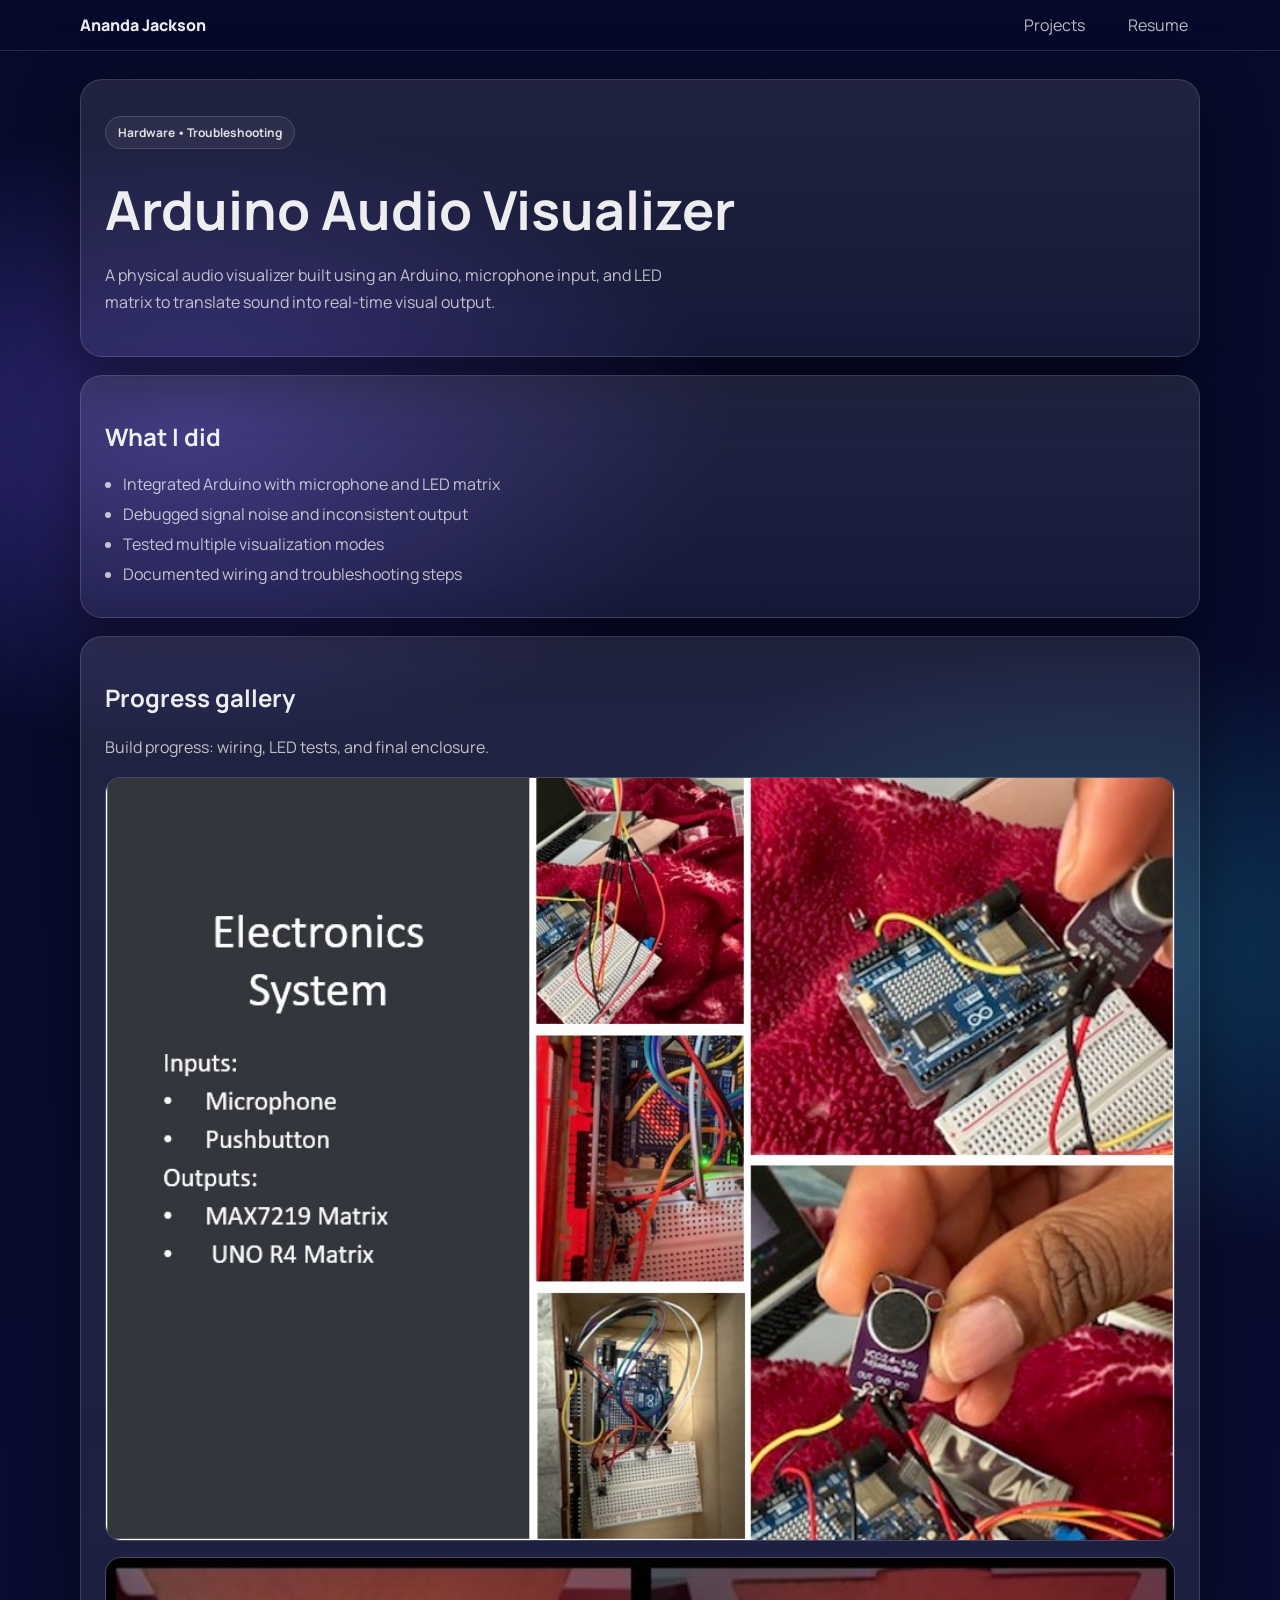
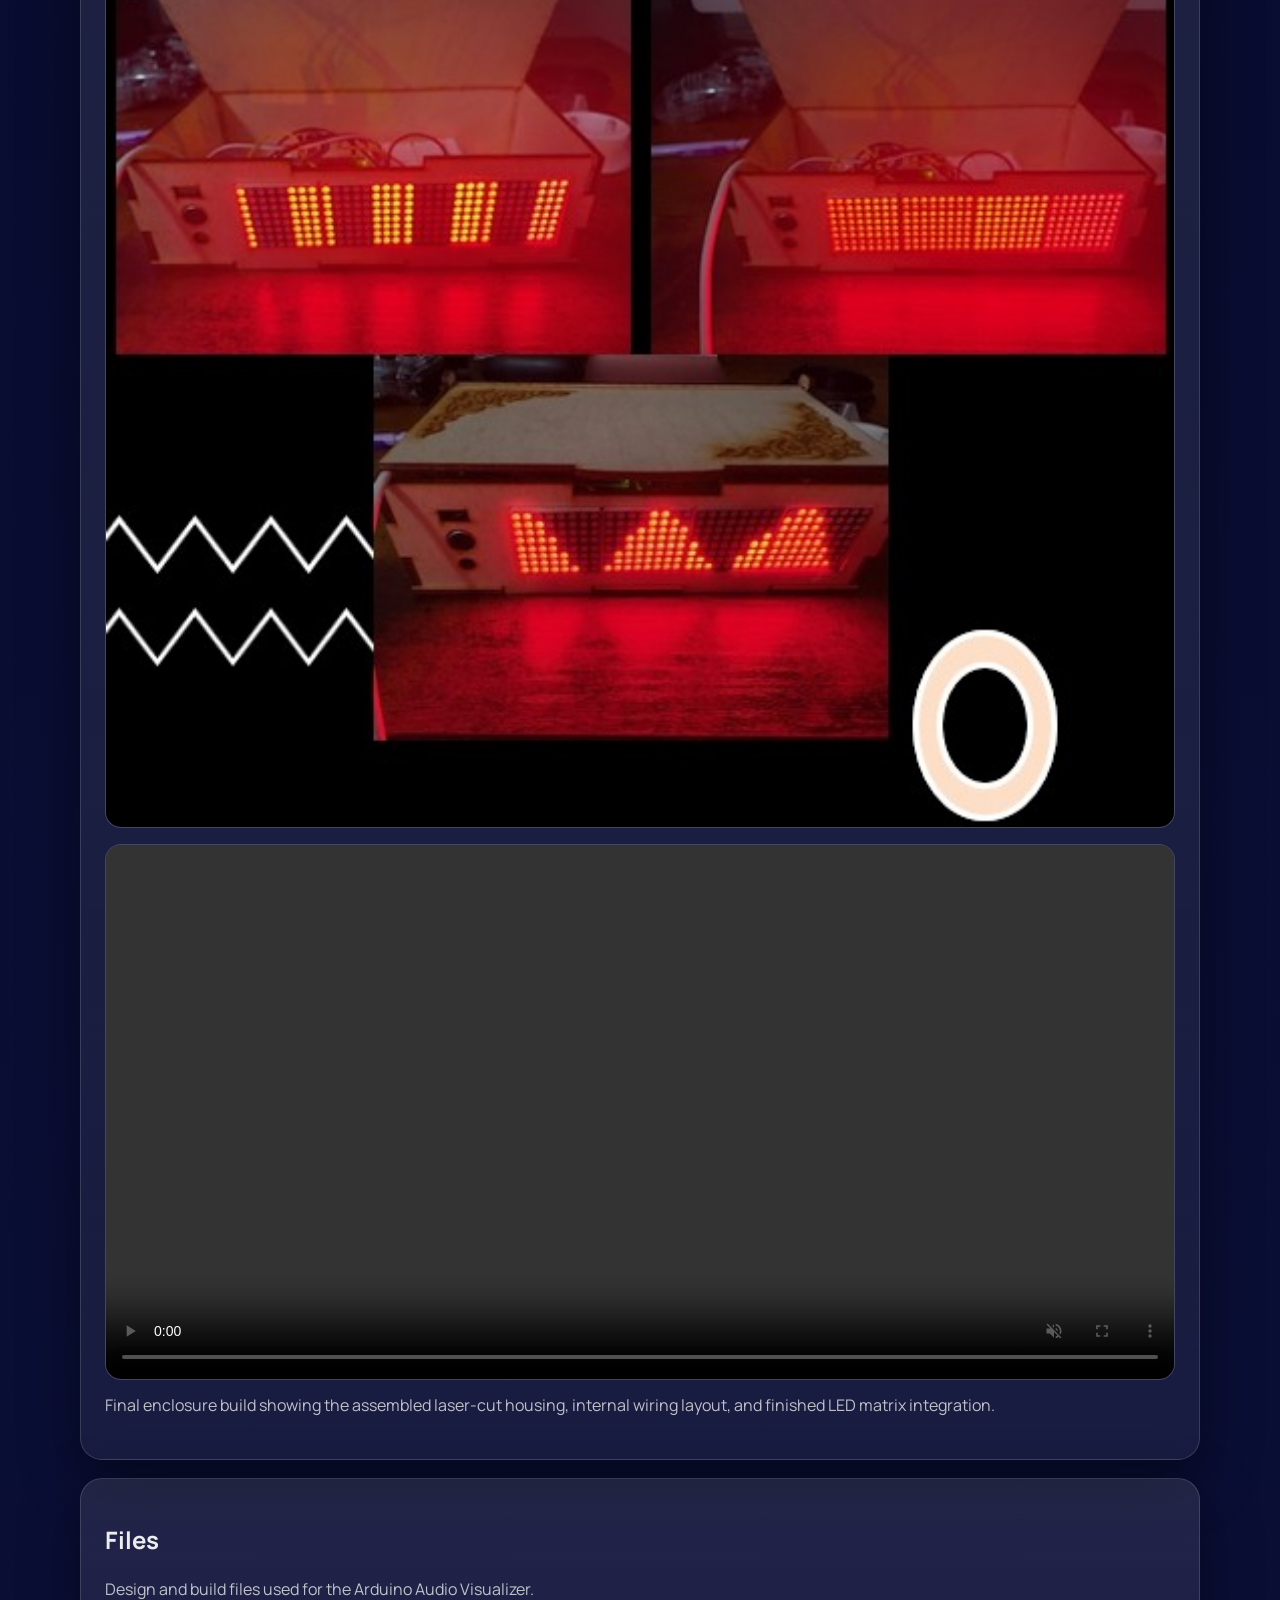
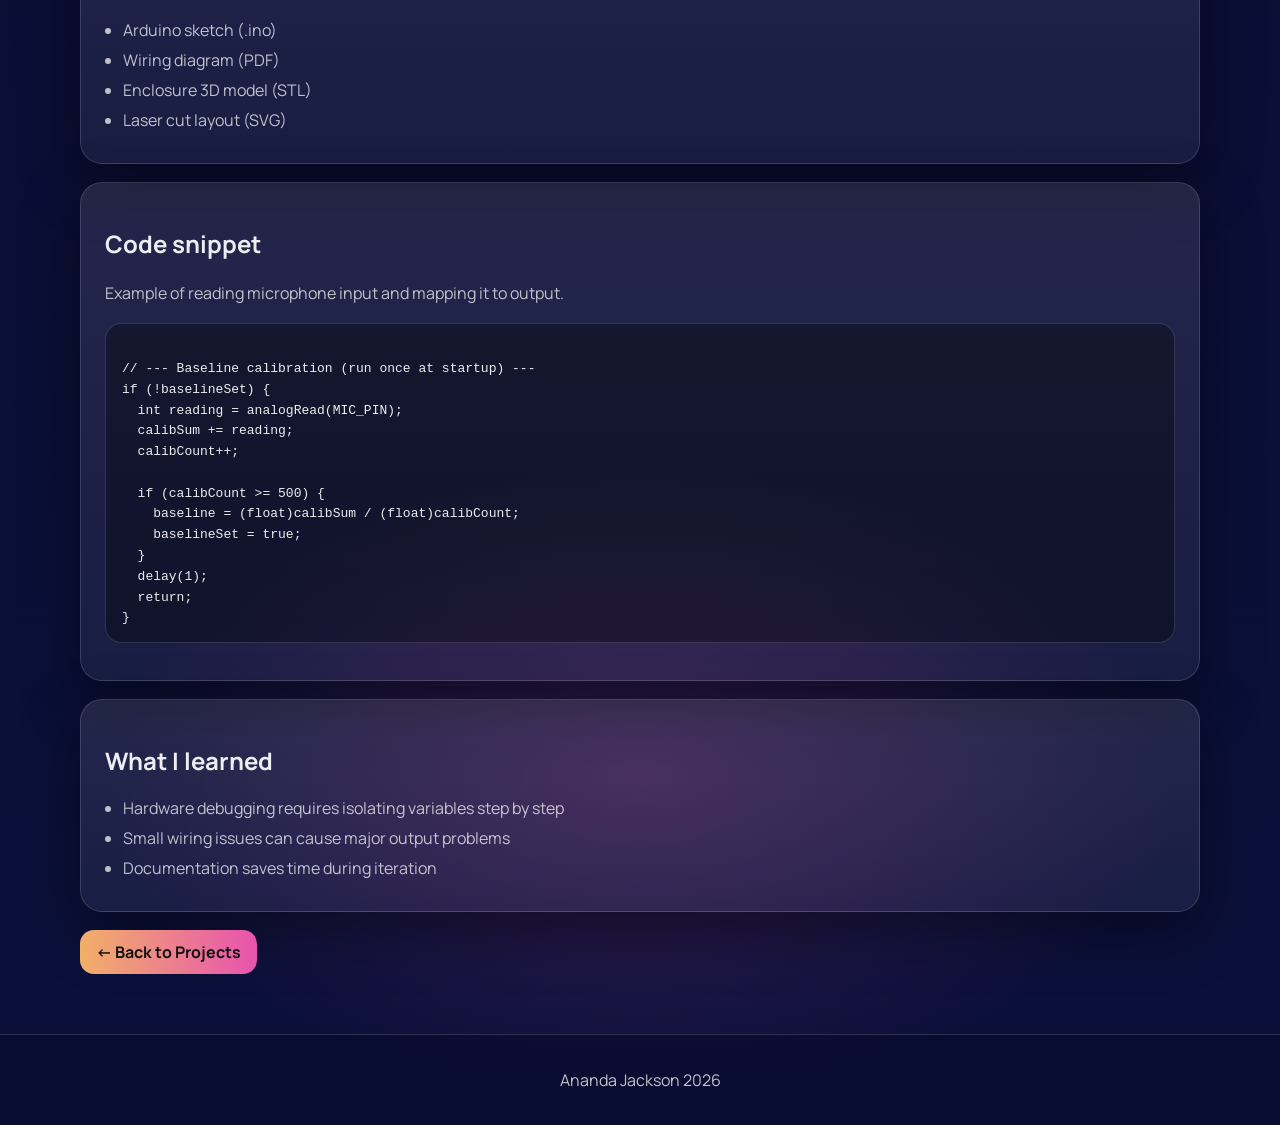
==== arduino-visualizer.html @ 5ead98d2 "Initial portfolio commit" ====
<!doctype html>
<html lang="en">
<head>
  <meta charset="utf-8" />
  <meta name="viewport" content="width=device-width, initial-scale=1" />
  <title>Arduino Audio Visualizer | Ananda Jackson</title>
  <link rel="stylesheet" href="style.css" />
</head>

<body>
<header class="site-header">
  <nav class="nav">
    <a class="brand" href="index.html">Ananda Jackson</a>
    <div class="nav-links">
      <a href="projects.html">Projects</a>
      <a href="resume.pdf" target="_blank">Resume</a>
    </div>
  </nav>
</header>

<main class="container">

  <!-- HERO -->
  <section class="card section">
    <p class="pill">Hardware • Troubleshooting</p>
    <h1>Arduino Audio Visualizer</h1>
    <p class="lead">
      A physical audio visualizer built using an Arduino, microphone input, and LED
      matrix to translate sound into real-time visual output.
    </p>
  </section>

  <!-- WHAT I DID -->
  <section class="card section">
    <h2>What I did</h2>
    <ul class="clean">
      <li>Integrated Arduino with microphone and LED matrix</li>
      <li>Debugged signal noise and inconsistent output</li>
      <li>Tested multiple visualization modes</li>
      <li>Documented wiring and troubleshooting steps</li>
    </ul>
  </section>

  <!-- GALLERY -->
  <!-- GALLERY -->
  <section class="card section">
    <h2>Progress gallery</h2>
    <p class="case-text">Build progress: wiring, LED tests, and final enclosure.</p>

    <div class="shots">
      <div class="shot">
        <img src="assests/step1.jpg" alt="Breadboard + wiring" />
      </div>

      <div class="shot">
        <img src="assests/step2.jpg" alt="LED matrix test" />
      </div>

      <div class="shot">
        <video
          class="project-video"
          controls
          muted
          playsinline
          preload="metadata"
        >
          <!-- Prefer MP4 -->
          <source src="assests/step3.mp4" type="video/mp4" />
          <!-- Optional fallback if you keep MOV too -->
          <source src="assests/step3.MOV" type="video/quicktime" />
          Your browser does not support the video tag.
        </video>
      </div>
    </div>

    <p class="case-text" style="margin-top:12px;">
      Final enclosure build showing the assembled laser-cut housing,
      internal wiring layout, and finished LED matrix integration.
    </p>
  </section>


    </div>
  </section>

 <!-- FILES -->
<section class="card section">
  <h2>Files</h2>
  <p class="case-text">
    Design and build files used for the Arduino Audio Visualizer.
  </p>

  <ul class="clean">
    <li>
      <a href="assests/audio_visualizer.ino" download>
        Arduino sketch (.ino)
      </a>
    </li>
    <li>
      <a href="assests/wiring-diagram.jpg" target="_blank" rel="noreferrer">
        Wiring diagram (PDF)
      </a>
    </li>
    <li>
      <a href="assests/enclosure.stl" download>
        Enclosure 3D model (STL)
      </a>
    </li>
    <li>
      <a href="assests/laser-cut.svg" target="_blank" rel="noreferrer">
       Laser cut layout (SVG)
      </a>

    </li>
  </ul>
</section>


  <!-- CODE SNIPPET -->
  <section class="card section">
    <h2>Code snippet</h2>
    <p class="case-text">Example of reading microphone input and mapping it to output.</p>

    <pre class="codeblock"><code>
// --- Baseline calibration (run once at startup) ---
if (!baselineSet) {
  int reading = analogRead(MIC_PIN);
  calibSum += reading;
  calibCount++;

  if (calibCount >= 500) {
    baseline = (float)calibSum / (float)calibCount;
    baselineSet = true;
  }
  delay(1);
  return;
}

// --- Read mic, center around baseline, smooth noise ---
long sum = 0;
for (int i = 0; i < 16; i++) sum += analogRead(MIC_PIN);

float raw = sum / 16.0;
float centered = fabs(raw - baseline);

// low-pass filter to reduce buzz/jitter
filteredCentered = 0.7 * filteredCentered + 0.3 * centered;
centered = filteredCentered;

// --- Convert to a stable 0–8 bar height ---
float levelAbove = (centered > QUIET_THRESHOLD) ? (centered - QUIET_THRESHOLD) : 0;

if (levelAbove <= 0) smoothedLevel *= 0.35;          // decay
else smoothedLevel = 0.3 * smoothedLevel + 0.7 * levelAbove; // attack

float fractionBar = constrain(smoothedLevel / MAX_LEVEL_DIFF, 0.0, 1.0);
int barHeight = (int)(fractionBar * 8.0 + 0.5);

    </code></pre>
  </section>

  <!-- WHAT I LEARNED -->
  <section class="card section">
    <h2>What I learned</h2>
    <ul class="clean">
      <li>Hardware debugging requires isolating variables step by step</li>
      <li>Small wiring issues can cause major output problems</li>
      <li>Documentation saves time during iteration</li>
    </ul>
  </section>

  <!-- BACK BUTTON -->
  <div class="cta-row section">
    <a class="btn" href="projects.html" style="margin-top:18px;">← Back to Projects</a>
  </div>

</main>

<footer class="footer">
  <p>Ananda Jackson <span id="year"></span></p>
</footer>

<script>
  document.getElementById("year").textContent = new Date().getFullYear();
</script>
</body>
</html>
---- style.css ----
@import url('https://fonts.googleapis.com/css2?family=Manrope:wght@400;600;700;800&display=swap');

:root{
  --bg0:#070a2a;
  --bg1:#0b103a;
  --card: rgba(255,255,255,.08);
  --border: rgba(255,255,255,.14);
  --text: rgba(255,255,255,.92);
  --muted: rgba(255,255,255,.72);
  --shadow: 0 18px 60px rgba(0,0,0,.45);

  --pink:#ff5bbd;
  --peach:#ffb86b;
  --aqua:#24e0ff;
  --purple:#7b61ff;

  --r: 22px;
}

*{box-sizing:border-box}
html, body { min-height: 100%; }



body{
  margin:0;
  font-family: Manrope, system-ui, -apple-system, Segoe UI, Roboto, Arial;
  color: var(--text);
  background:
    radial-gradient(900px 520px at 15% 10%, rgba(123,97,255,.35), transparent 60%),
    radial-gradient(900px 520px at 85% 22%, rgba(36,224,255,.22), transparent 60%),
    radial-gradient(900px 520px at 50% 92%, rgba(255,91,189,.18), transparent 60%),
    linear-gradient(180deg, var(--bg0), var(--bg1));
}

a{color:inherit;text-decoration:none}
a:hover{opacity:.92;text-decoration:underline}

.container{
  width:min(1120px,92vw);
  margin:0 auto;
  padding:28px 0 28px;
}

/* ---------- NAV ---------- */
.site-header{
  position:sticky;
  top:0;
  z-index:10;
  backdrop-filter: blur(14px);
  background: rgba(7,10,42,.45);
  border-bottom: 1px solid var(--border);
}

.nav{
  width:min(1120px,92vw);
  margin:0 auto;
  display:flex;
  align-items:center;
  justify-content:space-between;
  padding:14px 0;
}

.brand{
  font-weight:800;
}

.nav-links a{
  margin-left:16px;
  padding:9px 12px;
  border-radius:14px;
  color: var(--muted);
}

.nav-links a:hover{
  background: rgba(255,255,255,.08);
  color: var(--text);
  text-decoration:none;
}

/* ---------- CARDS ---------- */
.card{
  background: linear-gradient(180deg, rgba(255,255,255,.10), rgba(255,255,255,.06));
  border: 1px solid var(--border);
  border-radius: var(--r);
  box-shadow: var(--shadow);
  padding:24px;
  overflow:hidden;
}

.card *{
  max-width:100%;
  word-wrap:break-word;
}

/* ---------- HERO ---------- */
.hero{
  display:grid;
  grid-template-columns: 1.2fr .8fr;
  gap:24px;
  align-items:center;
  margin-top:22px;
}

.hero-left{
  position:relative;
  z-index:1;
}

.hero-right{
  display:flex;
  justify-content:center;
  align-items:center;
}

/* ---------- BLOB + PHOTO ---------- */
.blob{
  width:360px;
  height:360px;
  border-radius: 42% 58% 60% 40% / 45% 35% 65% 55%;
  background:
    radial-gradient(circle at 30% 30%, var(--peach), rgba(255,184,107,0) 60%),
    radial-gradient(circle at 70% 60%, var(--pink), rgba(255,91,189,0) 65%),
    radial-gradient(circle at 55% 25%, rgba(255,255,255,.35), rgba(255,255,255,0) 55%);
  display:flex;
  align-items:center;
  justify-content:center;
  box-shadow: 0 30px 80px rgba(0,0,0,.45);
}

.blob img{
  width:180px;
  height:180px;
  object-fit:cover;
  border-radius:50%;
  border:6px solid #ffffff;
  background: rgba(255,255,255,.15);
  box-shadow: 0 12px 30px rgba(0,0,0,.35);
}

/* ---------- TEXT ---------- */
.pill{
  display:inline-block;
  font-size:12px;
  font-weight:700;
  padding:7px 12px;
  border-radius:999px;
  border:1px solid var(--border);
  background: rgba(255,255,255,.06);
  color: rgba(255,255,255,.86);
}

h1{
  margin:12px 0 10px;
  font-size: clamp(34px, 4.2vw, 54px);
}

.lead{
  color: var(--muted);
  line-height:1.7;
  max-width:58ch;
}

/* ---------- BUTTONS ---------- */
.cta-row{
  display:flex;
  gap:12px;
  margin-top:18px;
}

.btn{
  display:inline-flex;
  align-items:center;
  justify-content:center;
  padding:11px 16px;
  border-radius:14px;
  font-weight:700;
  border:none;
  background: linear-gradient(90deg, rgba(255,184,107,.95), rgba(255,91,189,.9));
  color:#111;
}

.btn:hover{
  transform: translateY(-1px);
  box-shadow: 0 12px 30px rgba(255,91,189,.35);
  text-decoration:none;
}

/* ---------- GRID SECTIONS ---------- */
.grid{
  display:grid;
  grid-template-columns: repeat(2, minmax(0,1fr));
  gap:16px;
  margin-top:24px;
}

@media (max-width:920px){
  .hero{grid-template-columns:1fr}
  .grid{grid-template-columns:1fr}
}

/* ---------- LISTS ---------- */
.clean{
  margin:0;
  padding-left:18px;
  color: var(--muted);
}

.clean li{
  margin:8px 0;
}

/* ---------- FOOTER ---------- */
.footer{
  margin-top: 32px;
  padding: 18px 0;
  border-top: 1px solid rgba(255,255,255,.15);
  color: rgba(255,255,255,.75);
  text-align:center;
  background: rgba(7,10,42,.60);
}

/* ---------- CASE STUDY PAGE ---------- */
.case-hero{
  display:grid;
  grid-template-columns: 1.15fr .85fr;
  gap: 22px;
  align-items:center;
  margin-top: 22px;
}

.case-thumb{
  width: 100%;
  max-width: 520px;
  border-radius: 18px;
  border: 1px solid rgba(255,255,255,.14);
  background: rgba(255,255,255,.05);
  overflow:hidden;
}

.case-thumb img{
  width:100%;
  height:100%;
  display:block;
  object-fit:cover;
}

.case-text{
  color: var(--muted);
  line-height: 1.7;
  margin-top: 8px;
}

.tags-row{
  display:flex;
  gap:10px;
  flex-wrap:wrap;
  margin-top: 14px;
}

.tag{
  font-size: 12px;
  font-weight: 700;
  padding: 6px 10px;
  border-radius: 999px;
  border: 1px solid var(--border);
  background: rgba(255,255,255,.06);
  color: rgba(255,255,255,.82);
}

.steps{
  display:grid;
  grid-template-columns: repeat(3, minmax(0, 1fr));
  gap: 16px;
  margin-top: 12px;
}

.step{
  padding: 14px;
  border-radius: 16px;
  border: 1px solid rgba(255,255,255,.12);
  background: rgba(255,255,255,.05);
}

.step h3{
  margin: 0 0 8px;
  font-size: 15px;
}

/* =========================
   GALLERIES (consistent system)
   ========================= */

.shots{
  display: grid;
  gap: 16px;
  margin-top: 14px;
  align-items: start;
}

/* Base tile */
.shot{
  border-radius: 16px;
  overflow: hidden;
  border: 1px solid rgba(255,255,255,.14);
  background: rgba(255,255,255,.05);
}

/* Media defaults */
.shot img,
.shot video{
  width: 100%;
  height: 100%;
  display: block;
}

/* --- VARIANT A: Phone screens (fills the tile, no empty space) --- */
.shots--phone{
  grid-template-columns: repeat(auto-fit, minmax(220px, 1fr));
}

.shots--phone .shot{
  aspect-ratio: 9 / 19.5;
}

.shots--phone .shot img,
.shots--phone .shot video{
  object-fit: cover;
}

/* --- VARIANT B: Desktop / wide screens --- */
.shots--desktop{
  grid-template-columns: repeat(auto-fit, minmax(320px, 1fr));
}

.shots--desktop .shot{
  aspect-ratio: 16 / 10;
}

.shots--desktop .shot img,
.shots--desktop .shot video{
  object-fit: cover;
}

/* --- VARIANT C: Terminal outputs (readable, minimal cropping) --- */
.shots--terminal{
  grid-template-columns: repeat(auto-fit, minmax(360px, 1fr));
}

.shots--terminal .shot{
  aspect-ratio: 16 / 9;
  background: rgba(0,0,0,.25); /* helps terminal images look crisp */
}

.shots--terminal .shot img{
  object-fit: contain; /* KEY: don’t crop text */
  padding: 10px;       /* prevents text from touching edges */
}

/* Mobile: keep it simple */
@media (max-width: 920px){
  .shots--phone,
  .shots--desktop,
  .shots--terminal{
    grid-template-columns: 1fr;
  }
}

/* ---------- CONSISTENT SECTION SPACING ---------- */
.section {
  margin-top: 18px;
}

.section:first-of-type {
  margin-top: 0;
}

/* If you want slightly more space between big blocks */
.case-stack > .card {
  margin-top: 18px;
}

/* ---------- CODE BLOCKS ---------- */
.codeblock{
  margin-top: 12px;
  padding: 14px 16px;
  border-radius: 16px;
  border: 1px solid rgba(255,255,255,.14);
  background: rgba(0,0,0,.35);

  /* scrolling behavior */
  max-height: 320px;        /* vertical scroll limit */
  overflow: auto;           /* enables BOTH directions */

  font-size: 13px;
  line-height: 1.6;
}

.codeblock code{
  font-family: ui-monospace, SFMono-Regular, Menlo, Monaco, Consolas, "Liberation Mono", monospace;
  white-space: pre;        /* no wrapping */
}


/* Video inside gallery tiles */
.shot video {
  width: 100%;
  height: 100%;
  object-fit: cover;
  display: block;
}

/* =========================================================
   PANDA OPS BLOG (light theme) — scoped to .panda-blog
   ========================================================= */

.panda-blog{
  background: #ffffff;
  color: rgba(0,0,0,.88);
  font-family: Manrope, system-ui, -apple-system, Segoe UI, Roboto, Arial;
}

/* Light header */
.panda-blog .site-header{
  position: sticky;
  top: 0;
  z-index: 10;
  backdrop-filter: blur(10px);
  background: rgba(255,255,255,.92);
  border-bottom: 1px solid rgba(0,0,0,.08);
}

.panda-blog a{ color: inherit; text-decoration: none; }
.panda-blog a:hover{ text-decoration: underline; }

.panda-blog .container{
  width: min(1100px, 92vw);
  margin: 0 auto;
  padding: 26px 0 30px;
}

.panda-brand{
  font-weight: 900;
  letter-spacing: .2px;
}

.panda-blog .nav-links a{
  color: rgba(0,0,0,.65);
  border-radius: 14px;
}
.panda-blog .nav-links a:hover{
  background: rgba(18,140,82,.08);
  color: rgba(0,0,0,.85);
  text-decoration: none;
}

/* Hero */
.panda-hero{
  display: grid;
  grid-template-columns: 1.25fr .75fr;
  gap: 18px;
  padding: 22px;
  border-radius: 22px;
  border: 1px solid rgba(0,0,0,.10);
  background:
    radial-gradient(900px 520px at 15% 10%, rgba(18,140,82,.10), transparent 60%),
    radial-gradient(800px 520px at 85% 15%, rgba(0,0,0,.06), transparent 60%),
    #fff;
  box-shadow: 0 18px 55px rgba(0,0,0,.08);
}

.panda-kicker{
  margin: 0;
  font-weight: 800;
  font-size: 12px;
  letter-spacing: .6px;
  text-transform: uppercase;
  color: rgba(0,0,0,.55);
}

.panda-title{
  margin: 10px 0 10px;
  font-size: clamp(34px, 4.2vw, 52px);
  line-height: 1.05;
}

.panda-lead{
  margin: 0;
  color: rgba(0,0,0,.62);
  line-height: 1.7;
  max-width: 62ch;
}

.panda-cta{
  display: flex;
  flex-wrap: wrap;
  gap: 10px;
  margin-top: 16px;
}


.panda-btn:hover{
  text-decoration: none;
  transform: translateY(-1px);
  box-shadow: 0 12px 30px rgba(0,0,0,.12);
}

.panda-btn{
  font-size: 12px;
  font-weight: 800;
  padding: 7px 10px;
  border-radius: 999px;
  border: 1px solid rgba(18,140,82,.18);
  background: rgba(18,140,82,.07);
}

/* Chips */
.panda-chips{
  display: flex;
  flex-wrap: wrap;
  gap: 8px;
  margin-top: 14px;
}

.panda-chip{
  font-size: 12px;
  font-weight: 800;
  padding: 7px 10px;
  border-radius: 999px;
  border: 1px solid rgba(18,140,82,.18);
  background: rgba(18,140,82,.07);
}

/* Hero card */
.panda-hero-card{
  border-radius: 20px;
  border: 1px solid rgba(0,0,0,.10);
  background: rgba(255,255,255,.92);
  padding: 16px;
}

.panda-hero-card-top{
  display: flex;
  gap: 12px;
  align-items: center;
}

.panda-face{
  width: 54px;
  height: 54px;
  border-radius: 16px;
  border: 1px solid rgba(0,0,0,.10);
  background:
    radial-gradient(circle at 30% 35%, rgba(0,0,0,.85) 0 18%, transparent 19%),
    radial-gradient(circle at 70% 35%, rgba(0,0,0,.85) 0 18%, transparent 19%),
    radial-gradient(circle at 50% 65%, rgba(0,0,0,.80) 0 10%, transparent 11%),
    #fff;
}

.panda-mini{
  margin: 0;
  font-size: 12px;
  color: rgba(0,0,0,.55);
}
.panda-mini-strong{
  margin: 0;
  font-size: 13px;
  font-weight: 900;
  color: rgba(0,0,0,.86);
}

.panda-hero-stats{
  display: grid;
  grid-template-columns: 1fr 1fr;
  gap: 10px;
  margin-top: 12px;
}

.panda-stat{
  padding: 10px;
  border-radius: 16px;
  border: 1px solid rgba(0,0,0,.08);
  background: rgba(18,140,82,.06);
}

/* Sections */
.panda-section{
  margin-top: 20px;
}

.panda-h2{
  margin: 0 0 10px;
  font-size: 22px;
}

.panda-h3{
  margin: 0 0 8px;
  font-size: 15px;
}

.panda-text{
  margin: 0;
  color: rgba(0,0,0,.62);
  line-height: 1.75;
}

.panda-card{
  padding: 16px;
  border-radius: 18px;
  border: 1px solid rgba(0,0,0,.10);
  background: #fff;
  box-shadow: 0 14px 40px rgba(0,0,0,.06);
}

.panda-grid-3{
  display: grid;
  grid-template-columns: repeat(3, minmax(0, 1fr));
  gap: 14px;
}

.panda-grid-2{
  display: grid;
  grid-template-columns: repeat(2, minmax(0, 1fr));
  gap: 14px;
}

/* Posts layout */
.panda-layout{
  display: grid;
  grid-template-columns: 1.35fr .65fr;
  gap: 16px;
  margin-top: 18px;
  align-items: start;
}

.panda-post{
  border-radius: 18px;
  border: 1px solid rgba(0,0,0,.10);
  background: #fff;
  padding: 16px;
  box-shadow: 0 14px 40px rgba(0,0,0,.06);
  margin-top: 14px;
}

.panda-post-featured{
  background:
    radial-gradient(900px 520px at 15% 10%, rgba(18,140,82,.10), transparent 60%),
    #fff;
}

.panda-post-title{
  margin: 10px 0 8px;
  font-size: 20px;
}

.panda-post-meta{
  display: flex;
  gap: 8px;
  flex-wrap: wrap;
  align-items: center;
  font-size: 12px;
  color: rgba(0,0,0,.55);
}

.panda-badge{
  font-weight: 900;
  font-size: 11px;
  padding: 5px 9px;
  border-radius: 999px;
  color: rgba(0,0,0,.78);
  background: rgba(18,140,82,.10);
  border: 1px solid rgba(18,140,82,.22);
}

.panda-badge-soft{
  background: rgba(0,0,0,.05);
  border: 1px solid rgba(0,0,0,.10);
}

.panda-post-actions{
  display: flex;
  gap: 10px;
  margin-top: 12px;
  flex-wrap: wrap;
}

.panda-divider{
  height: 1px;
  background: rgba(0,0,0,.10);
  margin: 14px 0;
}

.panda-list{
  margin: 0;
  padding-left: 18px;
  color: rgba(0,0,0,.62);
}
.panda-list li{ margin: 8px 0; }

.panda-sticky{
  position: sticky;
  top: 88px;
}

/* Footer */
.panda-footer{
  margin-top: 26px;
  padding: 18px 0;
  border-top: 1px solid rgba(0,0,0,.10);
  color: rgba(0,0,0,.60);
  text-align: center;
}

/* Responsiveness */
@media (max-width: 920px){
  .panda-hero{ grid-template-columns: 1fr; }
  .panda-grid-3{ grid-template-columns: 1fr; }
  .panda-grid-2{ grid-template-columns: 1fr; }
  .panda-layout{ grid-template-columns: 1fr; }
  .panda-sticky{ position: static; }
}
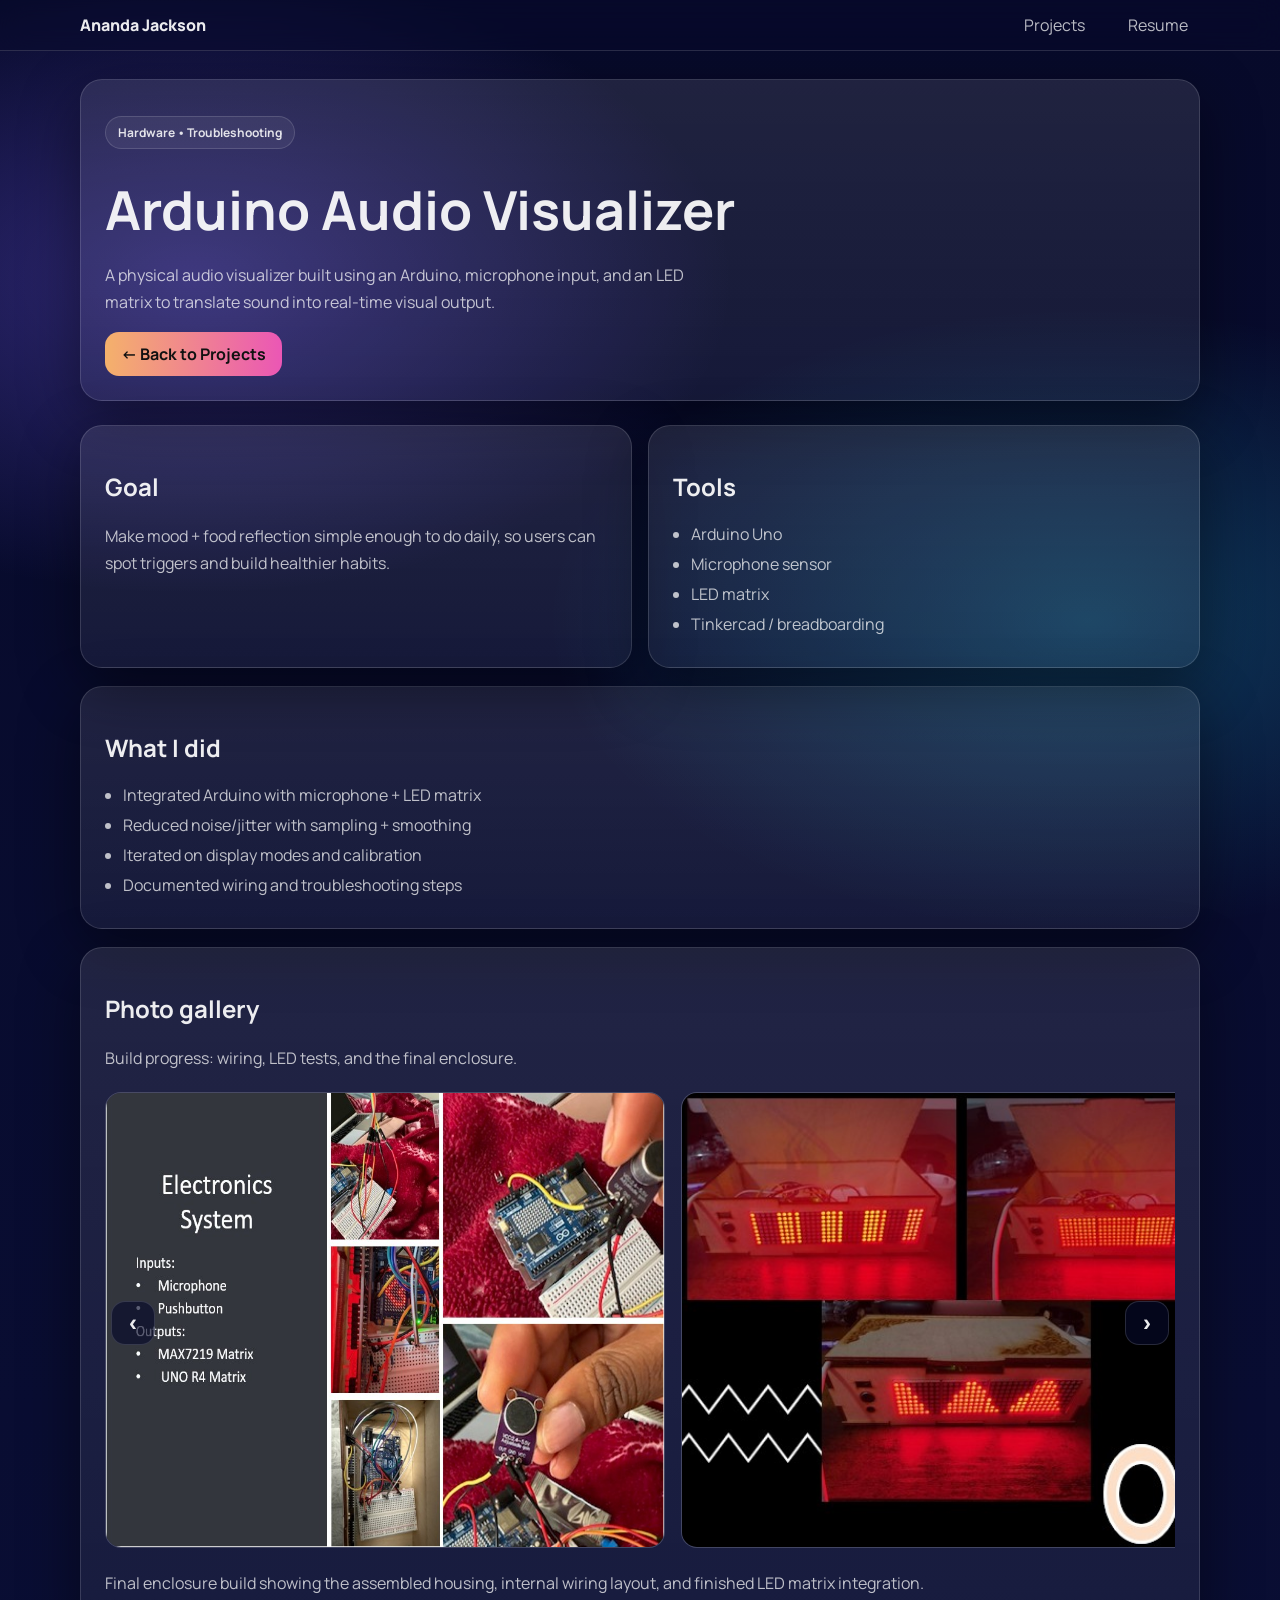
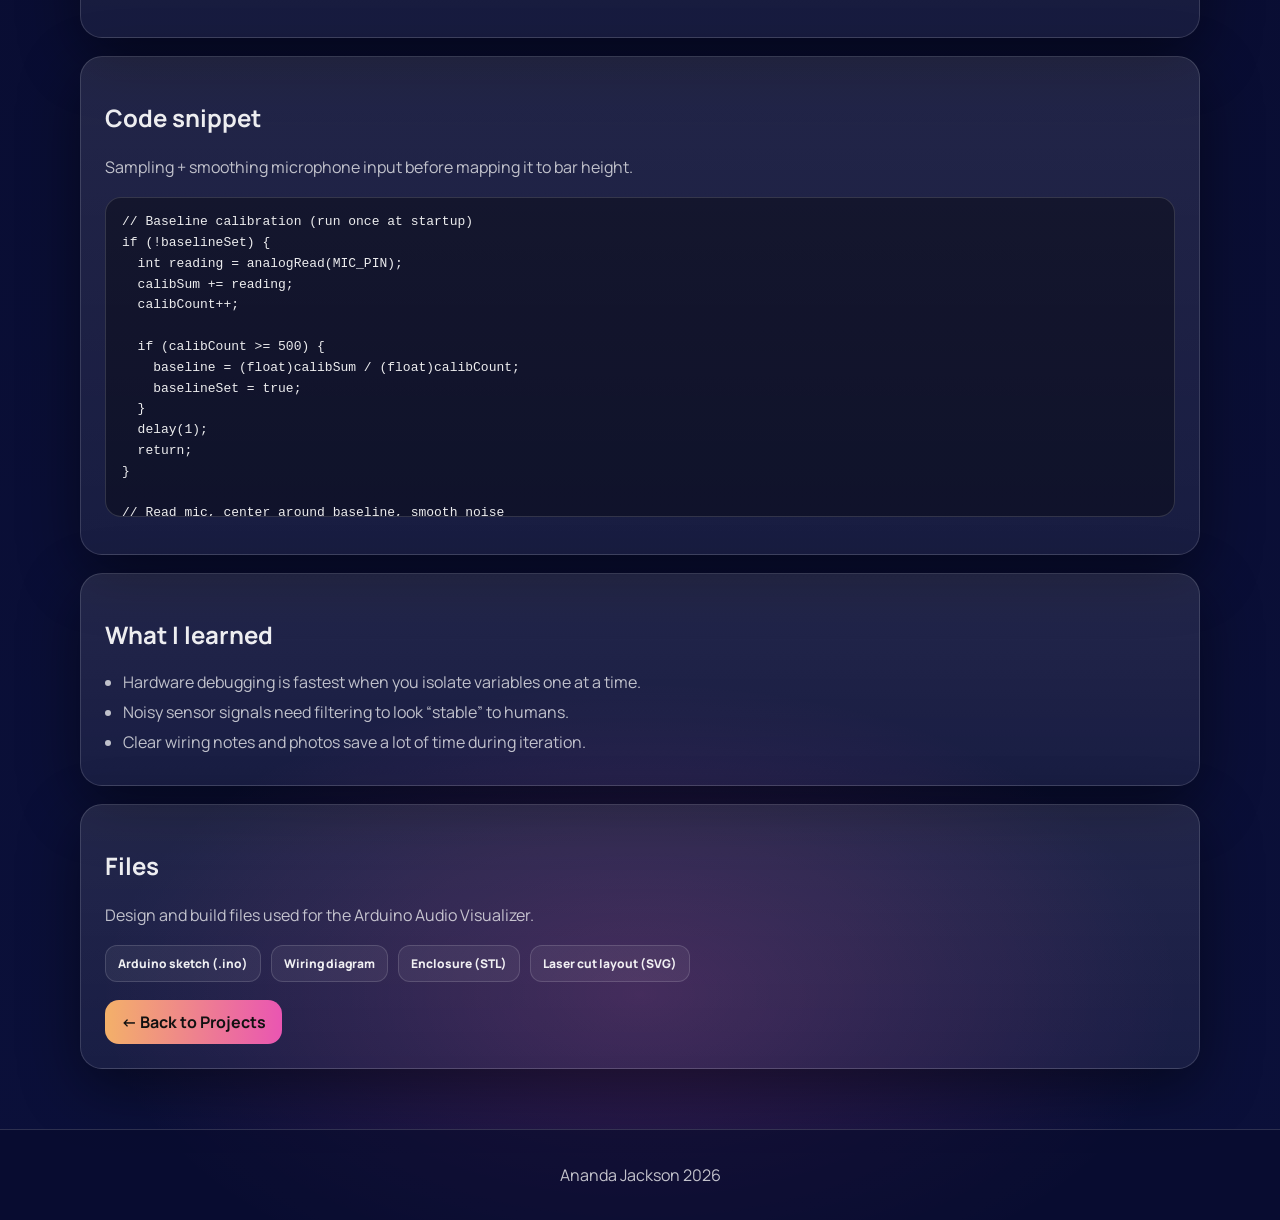
==== commit cf763d3c: "Add files via upload" ====
--- a/arduino-visualizer.html
+++ b/arduino-visualizer.html
@@ -8,121 +8,98 @@
 </head>
 
 <body>
-<header class="site-header">
-  <nav class="nav">
-    <a class="brand" href="index.html">Ananda Jackson</a>
-    <div class="nav-links">
-      <a href="projects.html">Projects</a>
-      <a href="resume.pdf" target="_blank">Resume</a>
-    </div>
-  </nav>
-</header>
+  <header class="site-header">
+    <nav class="nav">
+      <a class="brand" href="index.html">Ananda Jackson</a>
+      <div class="nav-links">
+        <a href="projects.html">Projects</a>
+        <a href="resume.pdf" target="_blank" rel="noreferrer">Resume</a>
+        
+      </div>
+    </nav>
+  </header>
 
 <main class="container">
 
-  <!-- HERO -->
   <section class="card section">
     <p class="pill">Hardware • Troubleshooting</p>
     <h1>Arduino Audio Visualizer</h1>
     <p class="lead">
-      A physical audio visualizer built using an Arduino, microphone input, and LED
-      matrix to translate sound into real-time visual output.
+      A physical audio visualizer built using an Arduino, microphone input, and an LED matrix to translate sound into real-time visual output.
     </p>
-  </section>
-
-  <!-- WHAT I DID -->
+
+    <div class="cta-row" style="margin-top:14px;">
+      <a class="btn" href="projects.html">← Back to Projects</a>
+    </div>
+  </section>
+
+  <section class="grid">
+    <article class="section card">
+      <h2>Goal</h2>
+      <p class="case-text">
+        Make mood + food reflection simple enough to do daily, so users can spot triggers and build healthier habits.
+      </p>
+    </article>
+
+    <article class="card section">
+      <h2>Tools</h2>
+      <ul class="clean">
+        <li>Arduino Uno</li>
+        <li>Microphone sensor</li>
+        <li>LED matrix</li>
+        <li>Tinkercad / breadboarding</li>
+      </ul>
+    </article>
+  </section>
+
   <section class="card section">
     <h2>What I did</h2>
     <ul class="clean">
-      <li>Integrated Arduino with microphone and LED matrix</li>
-      <li>Debugged signal noise and inconsistent output</li>
-      <li>Tested multiple visualization modes</li>
+      <li>Integrated Arduino with microphone + LED matrix</li>
+      <li>Reduced noise/jitter with sampling + smoothing</li>
+      <li>Iterated on display modes and calibration</li>
       <li>Documented wiring and troubleshooting steps</li>
     </ul>
   </section>
 
-  <!-- GALLERY -->
-  <!-- GALLERY -->
-  <section class="card section">
-    <h2>Progress gallery</h2>
-    <p class="case-text">Build progress: wiring, LED tests, and final enclosure.</p>
-
-    <div class="shots">
-      <div class="shot">
-        <img src="assests/step1.jpg" alt="Breadboard + wiring" />
+  <section class="card section">
+    <h2>Photo gallery</h2>
+    <p class="case-text">Build progress: wiring, LED tests, and the final enclosure.</p>
+
+    <div class="carousel gallery" data-carousel tabindex="0">
+      <button class="car-btn prev" aria-label="Previous">‹</button>
+
+      <div class="car-track shots-track">
+        <div class="shot shot-slide">
+          <img src="assests/step1.jpg" alt="Breadboard and wiring" />
+        </div>
+
+        <div class="shot shot-slide">
+          <img src="assests/step2.jpg" alt="LED matrix test" />
+        </div>
+
+        <div class="shot shot-slide">
+          <video controls muted playsinline preload="metadata">
+            <source src="assests/step3.mp4" type="video/mp4" />
+            <source src="assests/step3.MOV" type="video/quicktime" />
+            Your browser does not support the video tag.
+          </video>
+        </div>
       </div>
 
-      <div class="shot">
-        <img src="assests/step2.jpg" alt="LED matrix test" />
-      </div>
-
-      <div class="shot">
-        <video
-          class="project-video"
-          controls
-          muted
-          playsinline
-          preload="metadata"
-        >
-          <!-- Prefer MP4 -->
-          <source src="assests/step3.mp4" type="video/mp4" />
-          <!-- Optional fallback if you keep MOV too -->
-          <source src="assests/step3.MOV" type="video/quicktime" />
-          Your browser does not support the video tag.
-        </video>
-      </div>
+      <button class="car-btn next" aria-label="Next">›</button>
     </div>
 
     <p class="case-text" style="margin-top:12px;">
-      Final enclosure build showing the assembled laser-cut housing,
-      internal wiring layout, and finished LED matrix integration.
+      Final enclosure build showing the assembled housing, internal wiring layout, and finished LED matrix integration.
     </p>
   </section>
 
-
-    </div>
-  </section>
-
- <!-- FILES -->
-<section class="card section">
-  <h2>Files</h2>
-  <p class="case-text">
-    Design and build files used for the Arduino Audio Visualizer.
-  </p>
-
-  <ul class="clean">
-    <li>
-      <a href="assests/audio_visualizer.ino" download>
-        Arduino sketch (.ino)
-      </a>
-    </li>
-    <li>
-      <a href="assests/wiring-diagram.jpg" target="_blank" rel="noreferrer">
-        Wiring diagram (PDF)
-      </a>
-    </li>
-    <li>
-      <a href="assests/enclosure.stl" download>
-        Enclosure 3D model (STL)
-      </a>
-    </li>
-    <li>
-      <a href="assests/laser-cut.svg" target="_blank" rel="noreferrer">
-       Laser cut layout (SVG)
-      </a>
-
-    </li>
-  </ul>
-</section>
-
-
-  <!-- CODE SNIPPET -->
   <section class="card section">
     <h2>Code snippet</h2>
-    <p class="case-text">Example of reading microphone input and mapping it to output.</p>
-
-    <pre class="codeblock"><code>
-// --- Baseline calibration (run once at startup) ---
+    <p class="case-text">Sampling + smoothing microphone input before mapping it to bar height.</p>
+
+    <pre class="codeblock"><code>// Baseline calibration (run once at startup)
 if (!baselineSet) {
   int reading = analogRead(MIC_PIN);
   calibSum += reading;
@@ -136,52 +113,89 @@
   return;
 }
 
-// --- Read mic, center around baseline, smooth noise ---
+// Read mic, center around baseline, smooth noise
 long sum = 0;
 for (int i = 0; i < 16; i++) sum += analogRead(MIC_PIN);
 
 float raw = sum / 16.0;
 float centered = fabs(raw - baseline);
 
-// low-pass filter to reduce buzz/jitter
+// Low-pass filter to reduce buzz/jitter
 filteredCentered = 0.7 * filteredCentered + 0.3 * centered;
 centered = filteredCentered;
 
-// --- Convert to a stable 0–8 bar height ---
+// Convert to stable 0–8 bar height
 float levelAbove = (centered > QUIET_THRESHOLD) ? (centered - QUIET_THRESHOLD) : 0;
 
-if (levelAbove <= 0) smoothedLevel *= 0.35;          // decay
+if (levelAbove <= 0) smoothedLevel *= 0.35;                 // decay
 else smoothedLevel = 0.3 * smoothedLevel + 0.7 * levelAbove; // attack
 
 float fractionBar = constrain(smoothedLevel / MAX_LEVEL_DIFF, 0.0, 1.0);
-int barHeight = (int)(fractionBar * 8.0 + 0.5);
-
-    </code></pre>
-  </section>
-
-  <!-- WHAT I LEARNED -->
+int barHeight = (int)(fractionBar * 8.0 + 0.5);</code></pre>
+  </section>
+
   <section class="card section">
     <h2>What I learned</h2>
     <ul class="clean">
-      <li>Hardware debugging requires isolating variables step by step</li>
-      <li>Small wiring issues can cause major output problems</li>
-      <li>Documentation saves time during iteration</li>
+      <li>Hardware debugging is fastest when you isolate variables one at a time.</li>
+      <li>Noisy sensor signals need filtering to look “stable” to humans.</li>
+      <li>Clear wiring notes and photos save a lot of time during iteration.</li>
     </ul>
   </section>
 
-  <!-- BACK BUTTON -->
-  <div class="cta-row section">
-    <a class="btn" href="projects.html" style="margin-top:18px;">← Back to Projects</a>
+  <section class="card section">
+    <h2>Files</h2>
+    <p class="case-text">Design and build files used for the Arduino Audio Visualizer.</p>
+
+    <div class="file-list">
+      <a class="btn sm ghost" href="assests/audio_visualizer.ino" download>Arduino sketch (.ino)</a>
+      <a class="btn sm ghost" href="assests/wiring-diagram.jpg" target="_blank" rel="noreferrer">Wiring diagram</a>
+      <a class="btn sm ghost" href="assests/enclosure.stl" download>Enclosure (STL)</a>
+      <a class="btn sm ghost" href="assests/laser-cut.svg" target="_blank" rel="noreferrer">Laser cut layout (SVG)</a>
+    </div>
+
+    <div class="cta-row section">
+    <a class="btn" href="projects.html">← Back to Projects</a>
   </div>
 
+  </section>
+
 </main>
 
-<footer class="footer">
-  <p>Ananda Jackson <span id="year"></span></p>
-</footer>
+
+  <footer class="footer">
+    <p>Ananda Jackson <span id="year"></span></p>
+  </footer>
+
+  <script>
+    document.getElementById("year").textContent = new Date().getFullYear();
+  </script>
+
 
 <script>
-  document.getElementById("year").textContent = new Date().getFullYear();
+(function(){
+  function setupCarousel(root){
+    const track = root.querySelector(".car-track");
+    const prev = root.querySelector(".car-btn.prev");
+    const next = root.querySelector(".car-btn.next");
+    if(!track || !prev || !next) return;
+
+    function step(dir){
+      const amt = Math.max(240, track.clientWidth * 0.85) * dir;
+      track.scrollBy({ left: amt, behavior: "smooth" });
+    }
+    prev.addEventListener("click", () => step(-1));
+    next.addEventListener("click", () => step(1));
+
+    root.addEventListener("keydown", (e) => {
+      if(e.key === "ArrowLeft") { step(-1); e.preventDefault(); }
+      if(e.key === "ArrowRight"){ step( 1); e.preventDefault(); }
+    }, {passive:false});
+  }
+
+  document.querySelectorAll("[data-carousel]").forEach(setupCarousel);
+})();
 </script>
+
 </body>
 </html>
--- a/style.css
+++ b/style.css
@@ -546,7 +546,7 @@
 }
 
 .panda-face{
-  width: 54px;
+  width: 200px;
   height: 54px;
   border-radius: 16px;
   border: 1px solid rgba(0,0,0,.10);
@@ -721,3 +721,281 @@
 }
 
 
+
+
+/* =========================================================
+   Small refinements + reusable components
+   ========================================================= */
+
+/* Headings */
+.h2{ margin: 22px 0 10px; font-size: 22px; }
+h3{ margin: 0 0 8px; }
+
+/* Buttons: variants + sizes */
+.btn.primary{
+  background: linear-gradient(90deg, rgba(255,184,107,.95), rgba(255,91,189,.9));
+  color:#111;
+}
+.btn.ghost{
+  background: rgba(255,255,255,.06);
+  border: 1px solid var(--border);
+  color: var(--text);
+}
+.btn.ghost:hover{
+  box-shadow: none;
+  transform: translateY(-1px);
+}
+.btn.sm{
+  padding: 9px 12px;
+  border-radius: 12px;
+  font-size: 12px;
+  font-weight: 800;
+}
+
+/* Subtle card hover */
+.card{
+  transition: transform .15s ease, box-shadow .15s ease;
+}
+.card:hover{
+  transform: translateY(-2px);
+}
+
+/* Mini text block */
+.mini{
+  margin-top: 14px;
+  color: var(--muted);
+  font-size: 13px;
+}
+.mini p{ margin: 6px 0; }
+
+/* Page header on Projects */
+.pagehead{
+  margin-top: 22px;
+}
+.pagehead h1{
+  margin: 0 0 10px;
+}
+.projects-grid{
+  margin-top: 18px;
+}
+
+/* Tags list (Projects cards) */
+.tags{
+  list-style:none;
+  display:flex;
+  flex-wrap: wrap;
+  gap: 8px;
+  padding: 0;
+  margin: 12px 0 0;
+}
+.tags li{
+  font-size: 12px;
+  font-weight: 800;
+  padding: 6px 10px;
+  border-radius: 999px;
+  border: 1px solid rgba(255,255,255,.12);
+  background: rgba(255,255,255,.05);
+  color: rgba(255,255,255,.80);
+}
+
+/* Project thumbs */
+.project-thumb{
+  width: 100%;
+  height: 180px;
+  object-fit: cover;
+  border-radius: 16px;
+  border: 1px solid rgba(255,255,255,.14);
+  background: rgba(255,255,255,.05);
+  margin-bottom: 14px;
+}
+
+/* Inline links under projects/cards */
+.project-links{
+  display:flex;
+  gap: 10px;
+  flex-wrap: wrap;
+  margin-top: 14px;
+}
+
+/* File buttons row */
+.file-list{
+  display:flex;
+  gap: 10px;
+  flex-wrap: wrap;
+  margin-top: 12px;
+}
+
+/* =========================================================
+   Carousel (used on index + project galleries)
+   ========================================================= */
+
+.carousel{
+  position: relative;
+  margin-top: 14px;
+}
+
+.car-track{
+  display:flex;
+  gap: 16px;
+  overflow-x: auto;
+  padding: 4px 6px 10px;
+  scroll-snap-type: x mandatory;
+  scroll-behavior: smooth;
+  -webkit-overflow-scrolling: touch;
+}
+.car-track:focus{ outline: none; }
+
+.car-track::-webkit-scrollbar{ height: 10px; }
+.car-track::-webkit-scrollbar-thumb{
+  background: rgba(255,255,255,.16);
+  border-radius: 999px;
+}
+.car-track::-webkit-scrollbar-track{
+  background: rgba(255,255,255,.06);
+  border-radius: 999px;
+}
+
+.car-btn{
+  position:absolute;
+  top: 50%;
+  transform: translateY(-50%);
+  width: 44px;
+  height: 44px;
+  border-radius: 14px;
+  border: 1px solid var(--border);
+  background: rgba(7,10,42,.65);
+  color: var(--text);
+  font-size: 24px;
+  font-weight: 900;
+  display:flex;
+  align-items:center;
+  justify-content:center;
+  cursor:pointer;
+  z-index: 2;
+}
+.car-btn:hover{ background: rgba(255,255,255,.10); }
+.car-btn.prev{ left: 6px; }
+.car-btn.next{ right: 6px; }
+
+@media (max-width: 920px){
+  .car-btn{ display:none; } /* swipe/scroll on mobile */
+}
+
+/* Card carousel items */
+.project-card{
+  min-width: 340px;
+  max-width: 380px;
+  scroll-snap-align: start;
+}
+@media (max-width: 920px){
+  .project-card{ min-width: 82vw; }
+}
+
+/* Gallery carousel items */
+.shots-track .shot-slide{
+  min-width: 560px;
+  scroll-snap-align: start;
+}
+@media (max-width: 920px){
+  .shots-track .shot-slide{ min-width: 86vw; }
+}
+
+/* Terminal screenshots: keep text readable */
+.terminal-track .terminal-slide img{
+  object-fit: contain;
+  background: rgba(0,0,0,.25);
+  padding: 10px;
+}
+
+/* =========================================================
+   Skills visual (dots bar)
+   ========================================================= */
+
+.skills{
+  display:grid;
+  gap: 10px;
+  margin-top: 12px;
+}
+.skill{
+  display:flex;
+  justify-content: space-between;
+  gap: 12px;
+  align-items:center;
+  color: rgba(255,255,255,.86);
+  font-weight: 700;
+  font-size: 13px;
+}
+.dots{
+  flex: 0 0 140px;
+  height: 10px;
+  border-radius: 999px;
+  border: 1px solid rgba(255,255,255,.14);
+  background: rgba(255,255,255,.06);
+  overflow:hidden;
+}
+.dots i{
+  display:block;
+  height: 100%;
+  width: calc(var(--p) * 1%);
+  background: linear-gradient(90deg, rgba(36,224,255,.7), rgba(255,91,189,.65));
+}
+
+/* =========================================================
+   Contact form
+   ========================================================= */
+
+.contact-form label{
+  display:block;
+}
+.contact-form span{
+  display:block;
+  font-size: 12px;
+  font-weight: 800;
+  color: rgba(255,255,255,.80);
+  margin-bottom: 6px;
+}
+
+.form-grid{
+  display:grid;
+  grid-template-columns: repeat(2, minmax(0,1fr));
+  gap: 14px;
+}
+.form-grid .full{ grid-column: 1 / -1; }
+
+.contact-form input,
+.contact-form textarea{
+  width: 100%;
+  padding: 12px 12px;
+  border-radius: 14px;
+  border: 1px solid rgba(255,255,255,.14);
+  background: rgba(255,255,255,.06);
+  color: var(--text);
+  outline: none;
+}
+.contact-form textarea{ resize: vertical; }
+.contact-form input:focus,
+.contact-form textarea:focus{
+  border-color: rgba(36,224,255,.35);
+  box-shadow: 0 0 0 3px rgba(36,224,255,.12);
+}
+
+@media (max-width: 920px){
+  .form-grid{ grid-template-columns: 1fr; }
+}
+
+
+/* ===== Grid card alignment fix v5 ===== */
+/* .section spacing is great for page sections, but it breaks card alignment inside grids.
+   These overrides keep grid cards perfectly aligned. */
+.grid > .card.section,
+.grid > article.card.section,
+.grid > .section.card,
+.grid > article.section.card {
+  margin-top: 0 !important;
+}
+
+/* If a card is also the first-of-type, ensure it doesn't get special casing compared to siblings */
+.grid > .card.section:first-of-type,
+.grid > article.card.section:first-of-type {
+  margin-top: 0 !important;
+}
